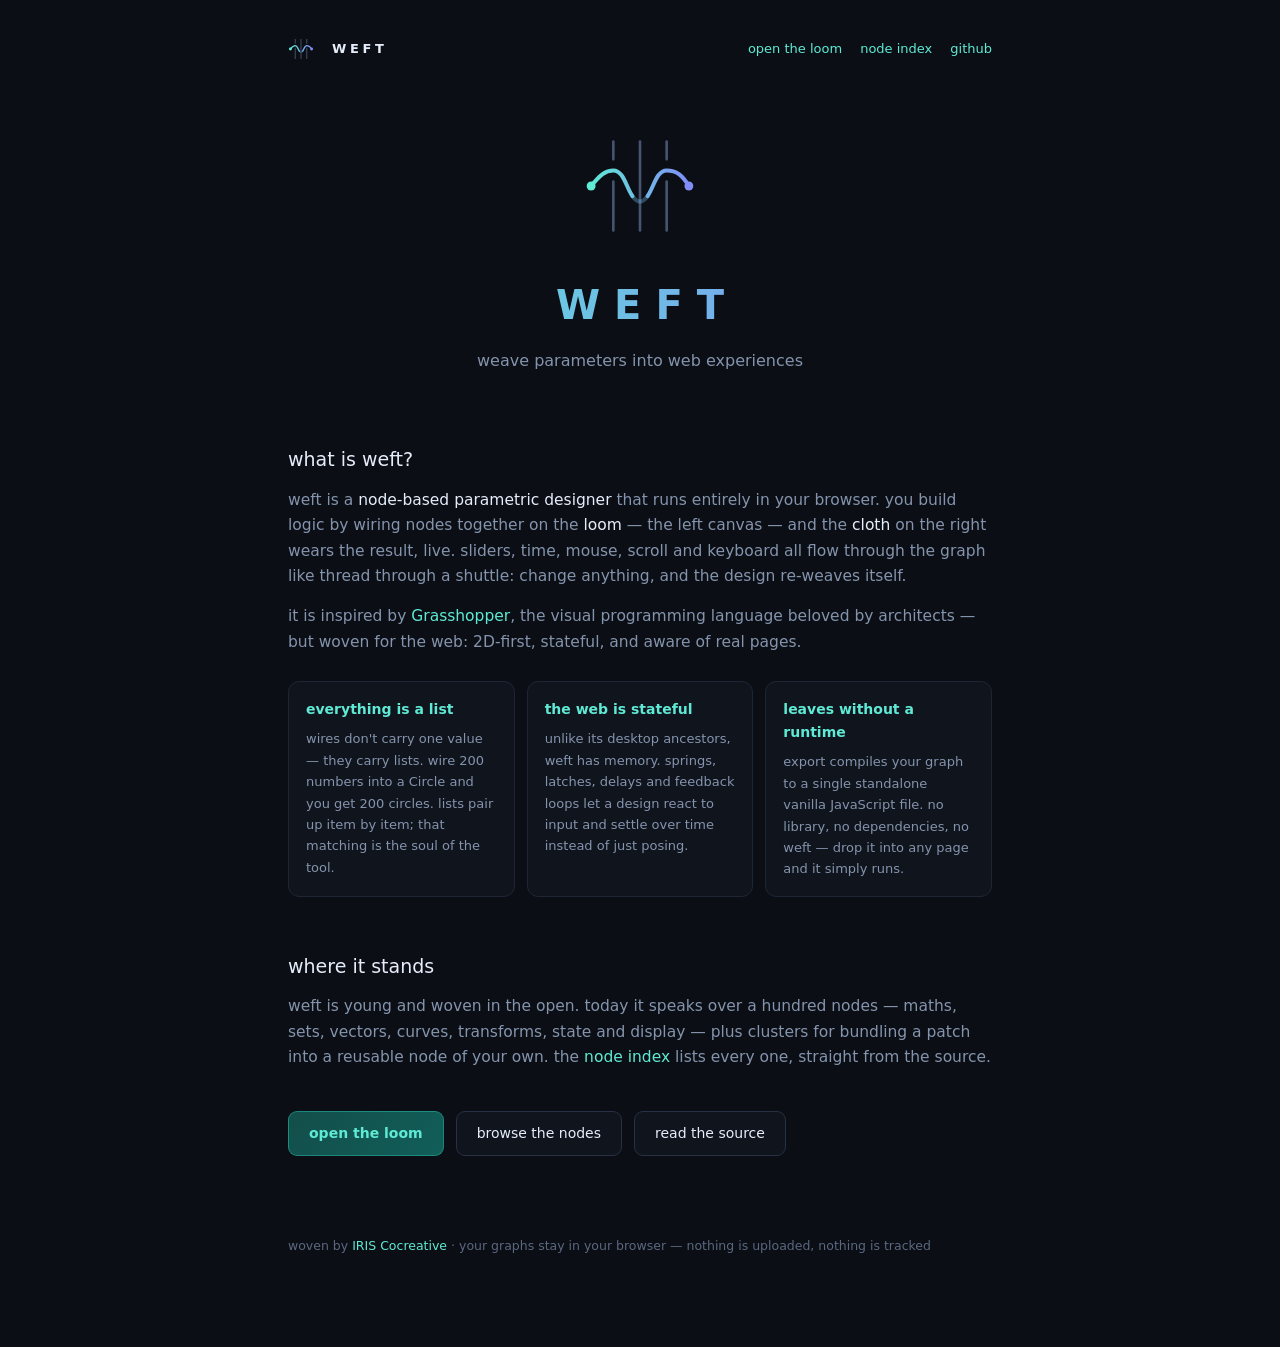
==== about.html @ caf21ca0 "brand mark, public pages, QoL batch - weftLogoSVG(): weft thread woven through three warps, faint un" ====
<!doctype html>
<html lang="en">
<meta charset="utf-8">
<meta name="viewport" content="width=device-width, initial-scale=1">
<link rel="icon" type="image/svg+xml" href="favicon.svg">
<title>weft — about</title>
<meta name="description" content="weft is a node-based parametric designer for the web. wire nodes on the loom, watch the cloth wear the result, export standalone vanilla JavaScript.">
<style>
  :root { --bg:#0b0e14; --panel:#10141d; --line:#1e2635; --line2:#273143; --ink:#e6edfa;
    --muted:#8494ad; --faint:#5b6880; --accent:#5eead4; --accent2:#818cf8; }
  * { box-sizing: border-box; }
  html { background: var(--bg); }
  body { margin:0; background:var(--bg); color:var(--ink);
    font:15.5px/1.65 "Segoe UI", system-ui, sans-serif; font-weight:300; -webkit-font-smoothing:antialiased; }
  a { color: var(--accent); text-decoration: none; }
  a:hover { text-decoration: underline; }
  .wrap { max-width:760px; margin:0 auto; padding:36px 28px 90px; }
  nav { display:flex; align-items:center; gap:18px; margin-bottom:64px; font-size:13px; color:var(--muted); }
  nav .mark { width:26px; height:26px; flex:none; }
  nav .mark svg { width:100%; height:100%; display:block; }
  nav b { font-weight:600; letter-spacing:0.28em; color:var(--ink); margin-right:auto; }

  header.hero { text-align:center; margin-bottom:70px; }
  .hero .mark { width:120px; height:120px; margin:0 auto 26px; }
  .hero .mark svg { width:100%; height:100%; display:block; }
  .hero h1 {
    margin:0 0 10px; font-size:40px; font-weight:800; letter-spacing:0.35em; text-indent:0.35em;
    background:linear-gradient(90deg, var(--accent), var(--accent2));
    -webkit-background-clip:text; background-clip:text; color:transparent;
  }
  .hero p { margin:0; color:var(--muted); font-size:16px; }

  /* the hero weft weaves itself in */
  .hero .weft-thread { stroke-dasharray: 30; stroke-dashoffset: 30; animation: weave 1.6s ease-out forwards; }
  .hero .weft-thread + .weft-thread { animation-delay: .55s; }
  .hero .weft-under { opacity:0; animation: under .5s ease-out .95s forwards; }
  .hero circle:last-of-type { opacity:0; animation: dot .4s ease-out 1.5s forwards; }
  @keyframes weave { to { stroke-dashoffset: 0; } }
  @keyframes under { to { opacity: .35; } }
  @keyframes dot { to { opacity: 1; } }
  @media (prefers-reduced-motion: reduce) {
    .hero .weft-thread { animation:none; stroke-dashoffset:0; }
    .hero .weft-under { animation:none; opacity:.35; }
    .hero circle:last-of-type { animation:none; opacity:1; }
  }

  h2 { font-size:19px; font-weight:400; margin:54px 0 12px; color:var(--ink); }
  p { color:var(--muted); margin:0 0 14px; }
  p b, p em { color:var(--ink); font-weight:500; font-style:normal; }

  .cards { display:grid; grid-template-columns:repeat(auto-fit, minmax(210px, 1fr)); gap:12px; margin:26px 0; }
  .card { background:var(--panel); border:1px solid var(--line); border-radius:11px; padding:16px 17px; }
  .card h3 { margin:0 0 7px; font-size:14px; font-weight:600; color:var(--accent); }
  .card p { font-size:13px; margin:0; }

  .cta { display:flex; gap:12px; flex-wrap:wrap; margin:40px 0 0; }
  .cta a {
    padding:10px 20px; border-radius:9px; border:1px solid var(--line2);
    background:var(--panel); color:var(--ink); font-size:14px;
  }
  .cta a:hover { border-color:#2dd4bf66; text-decoration:none; color:var(--accent); }
  .cta a.accent { background:linear-gradient(135deg, #134e4a, #115e59); border-color:#2dd4bf66; color:var(--accent); font-weight:600; }

  footer { margin-top:80px; font-size:12.5px; color:var(--faint); }
</style>
<div class="wrap">
  <nav>
    <span class="mark"><svg viewBox="0 0 27 27" fill="none" xmlns="http://www.w3.org/2000/svg"><defs><linearGradient id="gn" x1="2" y1="13.5" x2="25" y2="13.5" gradientUnits="userSpaceOnUse"><stop offset="0" stop-color="#5eead4"/><stop offset="1" stop-color="#818cf8"/></linearGradient></defs><path d="M7.5 3.5V7.5M7.5 12.5V23.5" stroke="#46536e" stroke-linecap="round"/><path d="M13.5 3.5V23.5" stroke="#46536e" stroke-linecap="round"/><path d="M19.5 3.5V7.5M19.5 12.5V23.5" stroke="#46536e" stroke-linecap="round"/><path d="M11.8 15.8C12.4 16.6 12.9 17 13.5 17C14.1 17 14.6 16.6 15.2 15.8" stroke="url(#gn)" stroke-width="1.4" stroke-linecap="round" opacity=".35"/><path d="M2.5 13.5C4.5 11 5.7 10 7.5 10C9.8 10 10.4 13.8 11.8 15.8" stroke="url(#gn)" stroke-width="1.4" stroke-linecap="round"/><path d="M15.2 15.8C16.6 13.8 17.2 10 19.5 10C21.7 10 23 11 24.5 13.5" stroke="url(#gn)" stroke-width="1.4" stroke-linecap="round"/><circle cx="2.5" cy="13.5" r="1.5" fill="#5eead4"/><circle cx="24.5" cy="13.5" r="1.5" fill="#818cf8"/></svg></span>
    <b>WEFT</b>
    <a href="index.html">open the loom</a>
    <a href="nodes.html">node index</a>
    <a href="https://github.com/Iris-Cocreative/weft">github</a>
  </nav>

  <header class="hero">
    <div class="mark"><svg viewBox="0 0 27 27" fill="none" xmlns="http://www.w3.org/2000/svg"><defs><linearGradient id="gh" x1="2" y1="13.5" x2="25" y2="13.5" gradientUnits="userSpaceOnUse"><stop offset="0" stop-color="#5eead4"/><stop offset="1" stop-color="#818cf8"/></linearGradient></defs><path d="M7.5 3.5V7.5M7.5 12.5V23.5" stroke="#46536e" stroke-width=".6" stroke-linecap="round"/><path d="M13.5 3.5V23.5" stroke="#46536e" stroke-width=".6" stroke-linecap="round"/><path d="M19.5 3.5V7.5M19.5 12.5V23.5" stroke="#46536e" stroke-width=".6" stroke-linecap="round"/><path class="weft-under" d="M11.8 15.8C12.4 16.6 12.9 17 13.5 17C14.1 17 14.6 16.6 15.2 15.8" stroke="url(#gh)" stroke-width=".9" stroke-linecap="round"/><path class="weft-thread" d="M2.5 13.5C4.5 11 5.7 10 7.5 10C9.8 10 10.4 13.8 11.8 15.8" stroke="url(#gh)" stroke-width=".9" stroke-linecap="round"/><path class="weft-thread" d="M15.2 15.8C16.6 13.8 17.2 10 19.5 10C21.7 10 23 11 24.5 13.5" stroke="url(#gh)" stroke-width=".9" stroke-linecap="round"/><circle cx="2.5" cy="13.5" r="1" fill="#5eead4"/><circle cx="24.5" cy="13.5" r="1" fill="#818cf8"/></svg></div>
    <h1>WEFT</h1>
    <p>weave parameters into web experiences</p>
  </header>

  <h2>what is weft?</h2>
  <p>weft is a <b>node-based parametric designer</b> that runs entirely in your browser.
  you build logic by wiring nodes together on the <b>loom</b> — the left canvas — and the
  <b>cloth</b> on the right wears the result, live. sliders, time, mouse, scroll and
  keyboard all flow through the graph like thread through a shuttle: change anything,
  and the design re-weaves itself.</p>
  <p>it is inspired by <a href="https://www.grasshopper3d.com/">Grasshopper</a>, the visual
  programming language beloved by architects — but woven for the web: 2D-first, stateful,
  and aware of real pages.</p>

  <div class="cards">
    <div class="card">
      <h3>everything is a list</h3>
      <p>wires don't carry one value — they carry lists. wire 200 numbers into a Circle and
      you get 200 circles. lists pair up item by item; that matching is the soul of the tool.</p>
    </div>
    <div class="card">
      <h3>the web is stateful</h3>
      <p>unlike its desktop ancestors, weft has memory. springs, latches, delays and feedback
      loops let a design react to input and settle over time instead of just posing.</p>
    </div>
    <div class="card">
      <h3>leaves without a runtime</h3>
      <p>export compiles your graph to a single standalone vanilla JavaScript file. no library,
      no dependencies, no weft — drop it into any page and it simply runs.</p>
    </div>
  </div>

  <h2>where it stands</h2>
  <p>weft is young and woven in the open. today it speaks over a hundred nodes —
  maths, sets, vectors, curves, transforms, state and display — plus clusters for
  bundling a patch into a reusable node of your own. the
  <a href="nodes.html">node index</a> lists every one, straight from the source.</p>

  <div class="cta">
    <a class="accent" href="index.html">open the loom</a>
    <a href="nodes.html">browse the nodes</a>
    <a href="https://github.com/Iris-Cocreative/weft">read the source</a>
  </div>

  <footer>woven by <a href="https://www.iriscocreative.com">IRIS Cocreative</a> ·
  your graphs stay in your browser — nothing is uploaded, nothing is tracked</footer>
</div>
</html>
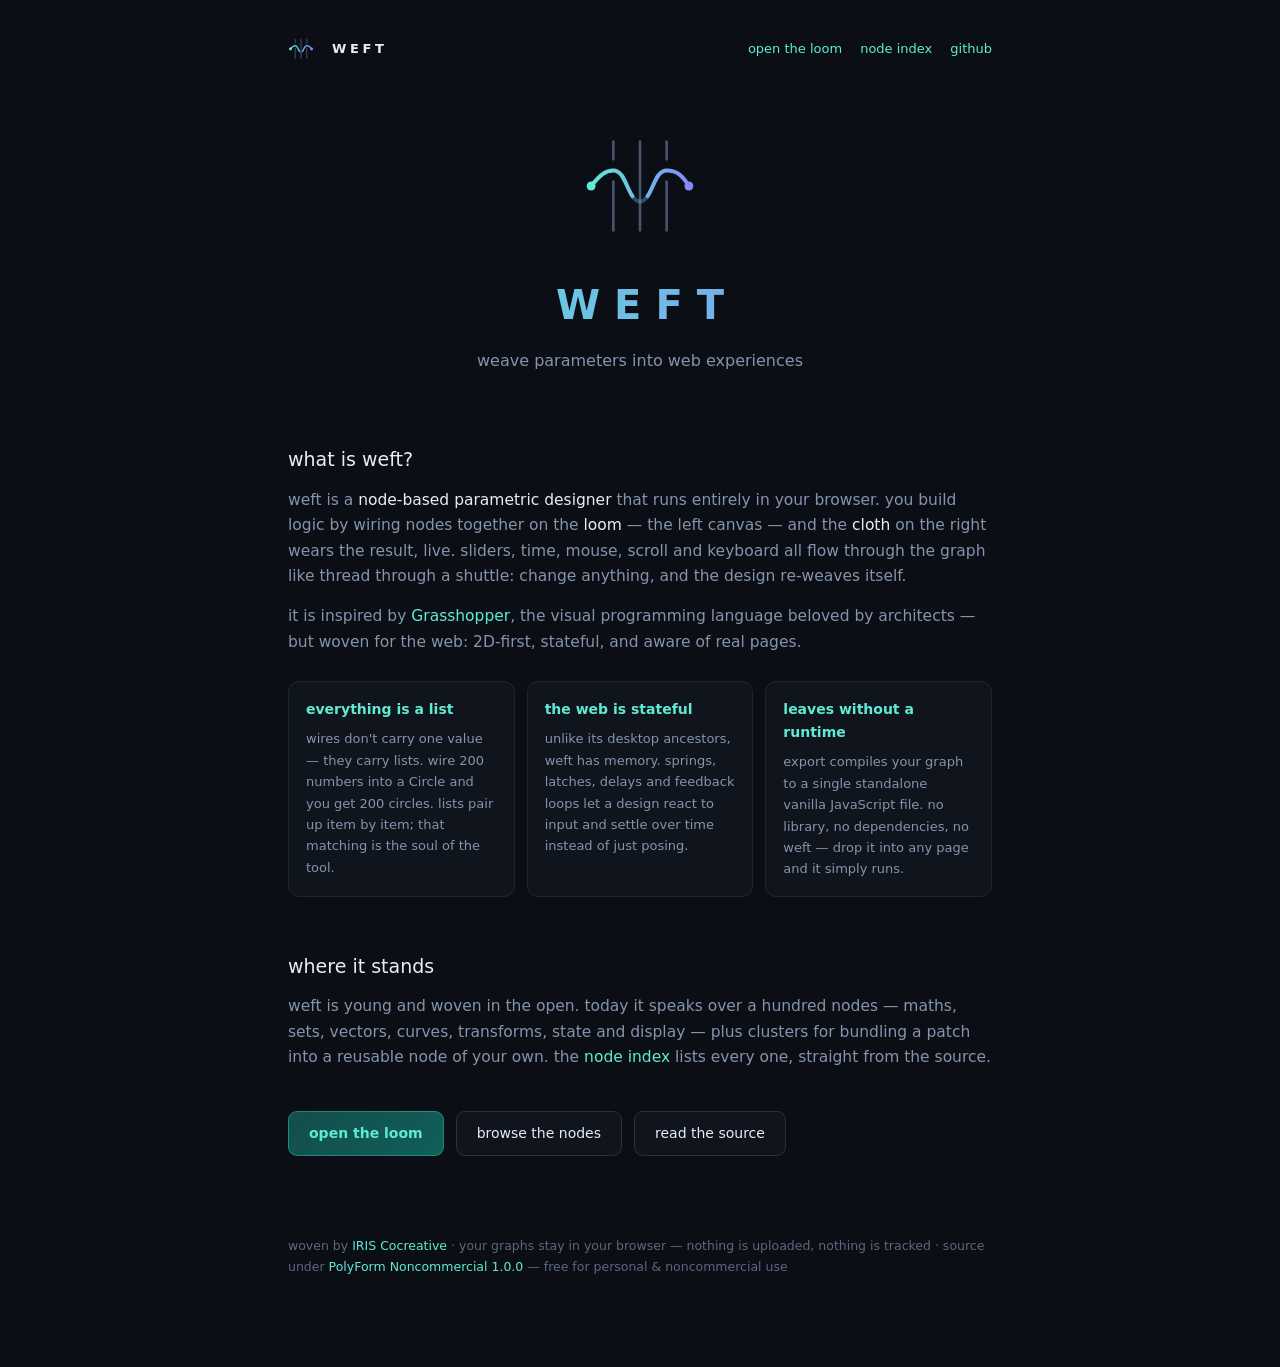
==== commit f6e29ca0: "merged view (loom on the cloth) + PolyForm Noncommercial license - Viewport.merged: single-canvas mo" ====
--- a/about.html
+++ b/about.html
@@ -119,6 +119,8 @@
   </div>
 
   <footer>woven by <a href="https://www.iriscocreative.com">IRIS Cocreative</a> ·
-  your graphs stay in your browser — nothing is uploaded, nothing is tracked</footer>
+  your graphs stay in your browser — nothing is uploaded, nothing is tracked ·
+  source under <a href="https://github.com/Iris-Cocreative/weft/blob/main/LICENSE.md">PolyForm Noncommercial 1.0.0</a> —
+  free for personal &amp; noncommercial use</footer>
 </div>
 </html>
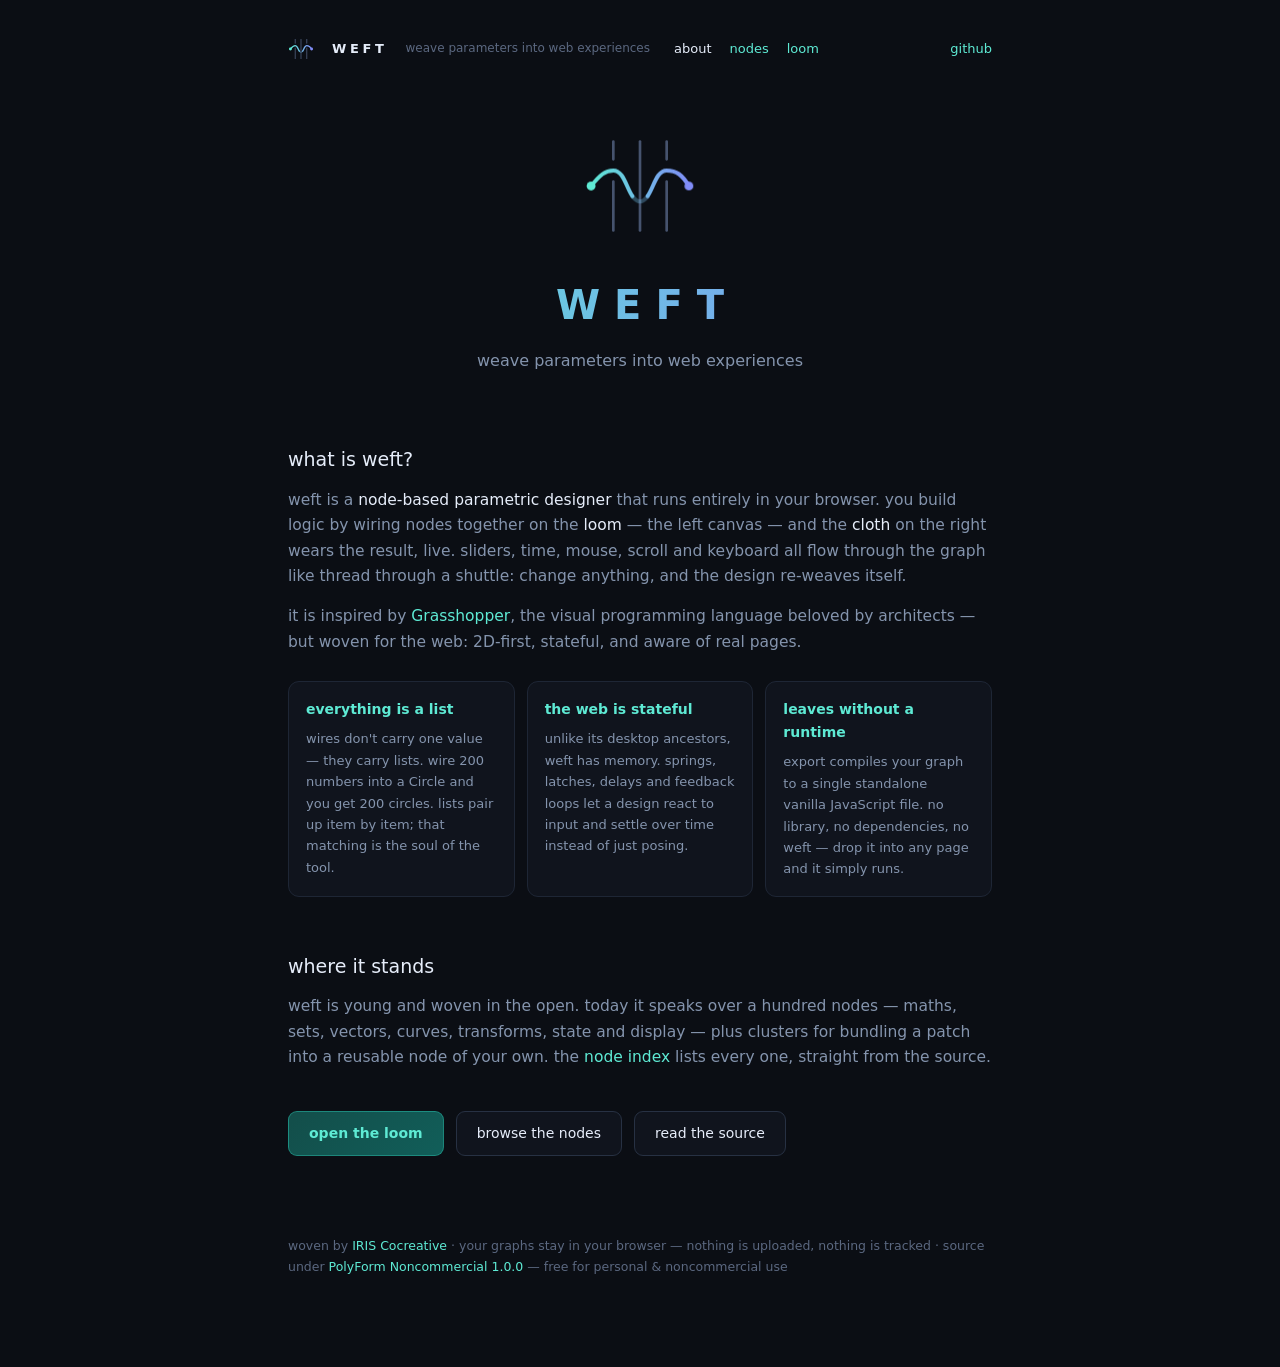
==== commit 4dd02b45: "workbench batch — collapse, relay, wire semantics, slider types, new params James's 14-item spec: co" ====
--- a/about.html
+++ b/about.html
@@ -18,7 +18,11 @@
   nav { display:flex; align-items:center; gap:18px; margin-bottom:64px; font-size:13px; color:var(--muted); }
   nav .mark { width:26px; height:26px; flex:none; }
   nav .mark svg { width:100%; height:100%; display:block; }
-  nav b { font-weight:600; letter-spacing:0.28em; color:var(--ink); margin-right:auto; }
+  nav b { font-weight:600; letter-spacing:0.28em; color:var(--ink); }
+  nav .tagline { color:var(--faint); font-size:12px; margin-right:6px; }
+  nav a.here { color:var(--ink); }
+  nav a:last-child { margin-left:auto; }
+  @media (max-width:640px) { nav .tagline { display:none; } }
 
   header.hero { text-align:center; margin-bottom:70px; }
   .hero .mark { width:120px; height:120px; margin:0 auto 26px; }
@@ -67,8 +71,10 @@
   <nav>
     <span class="mark"><svg viewBox="0 0 27 27" fill="none" xmlns="http://www.w3.org/2000/svg"><defs><linearGradient id="gn" x1="2" y1="13.5" x2="25" y2="13.5" gradientUnits="userSpaceOnUse"><stop offset="0" stop-color="#5eead4"/><stop offset="1" stop-color="#818cf8"/></linearGradient></defs><path d="M7.5 3.5V7.5M7.5 12.5V23.5" stroke="#46536e" stroke-linecap="round"/><path d="M13.5 3.5V23.5" stroke="#46536e" stroke-linecap="round"/><path d="M19.5 3.5V7.5M19.5 12.5V23.5" stroke="#46536e" stroke-linecap="round"/><path d="M11.8 15.8C12.4 16.6 12.9 17 13.5 17C14.1 17 14.6 16.6 15.2 15.8" stroke="url(#gn)" stroke-width="1.4" stroke-linecap="round" opacity=".35"/><path d="M2.5 13.5C4.5 11 5.7 10 7.5 10C9.8 10 10.4 13.8 11.8 15.8" stroke="url(#gn)" stroke-width="1.4" stroke-linecap="round"/><path d="M15.2 15.8C16.6 13.8 17.2 10 19.5 10C21.7 10 23 11 24.5 13.5" stroke="url(#gn)" stroke-width="1.4" stroke-linecap="round"/><circle cx="2.5" cy="13.5" r="1.5" fill="#5eead4"/><circle cx="24.5" cy="13.5" r="1.5" fill="#818cf8"/></svg></span>
     <b>WEFT</b>
-    <a href="index.html">open the loom</a>
-    <a href="nodes.html">node index</a>
+    <span class="tagline">weave parameters into web experiences</span>
+    <a class="here" href="about.html">about</a>
+    <a href="nodes.html">nodes</a>
+    <a href="index.html">loom</a>
     <a href="https://github.com/Iris-Cocreative/weft">github</a>
   </nav>
 
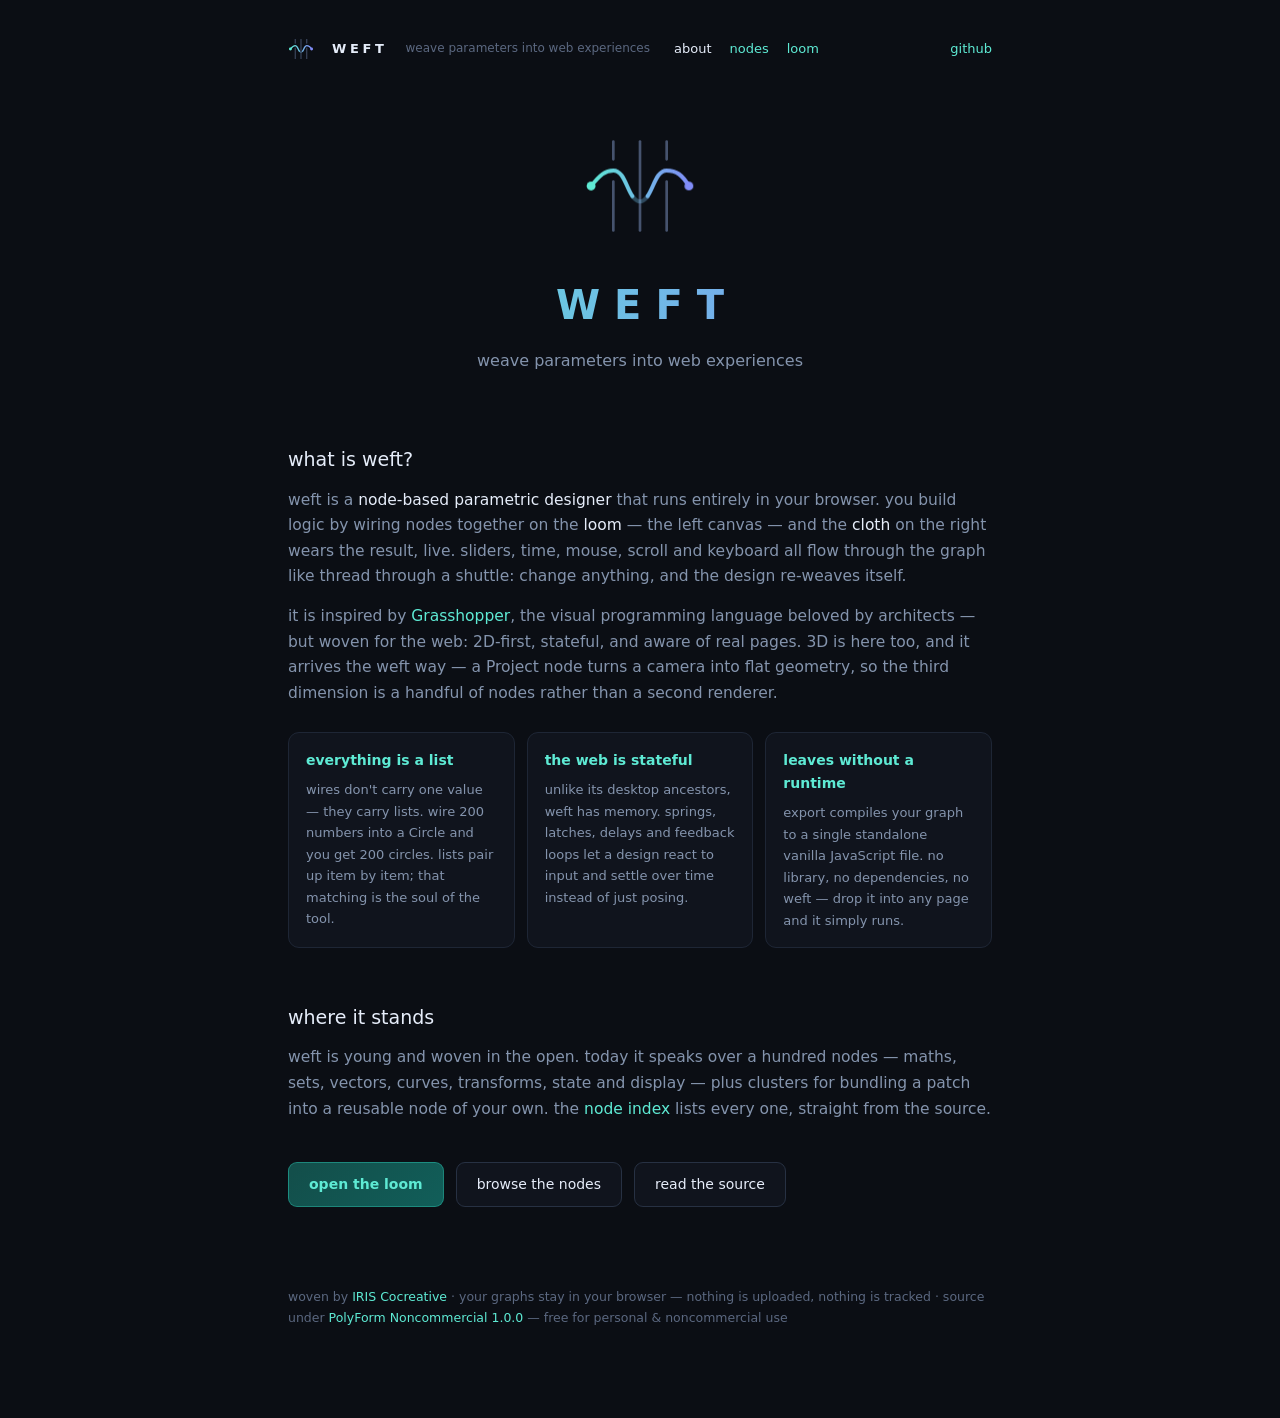
==== commit 1d5e58f9: "v0.12 — native 3D: projection as an ordinary node The roadmap staged 3D as 2.5D → renderer abstracti" ====
--- a/about.html
+++ b/about.html
@@ -92,7 +92,9 @@
   and the design re-weaves itself.</p>
   <p>it is inspired by <a href="https://www.grasshopper3d.com/">Grasshopper</a>, the visual
   programming language beloved by architects — but woven for the web: 2D-first, stateful,
-  and aware of real pages.</p>
+  and aware of real pages. 3D is here too, and it arrives the weft way — a Project node
+  turns a camera into flat geometry, so the third dimension is a handful of nodes rather
+  than a second renderer.</p>
 
   <div class="cards">
     <div class="card">
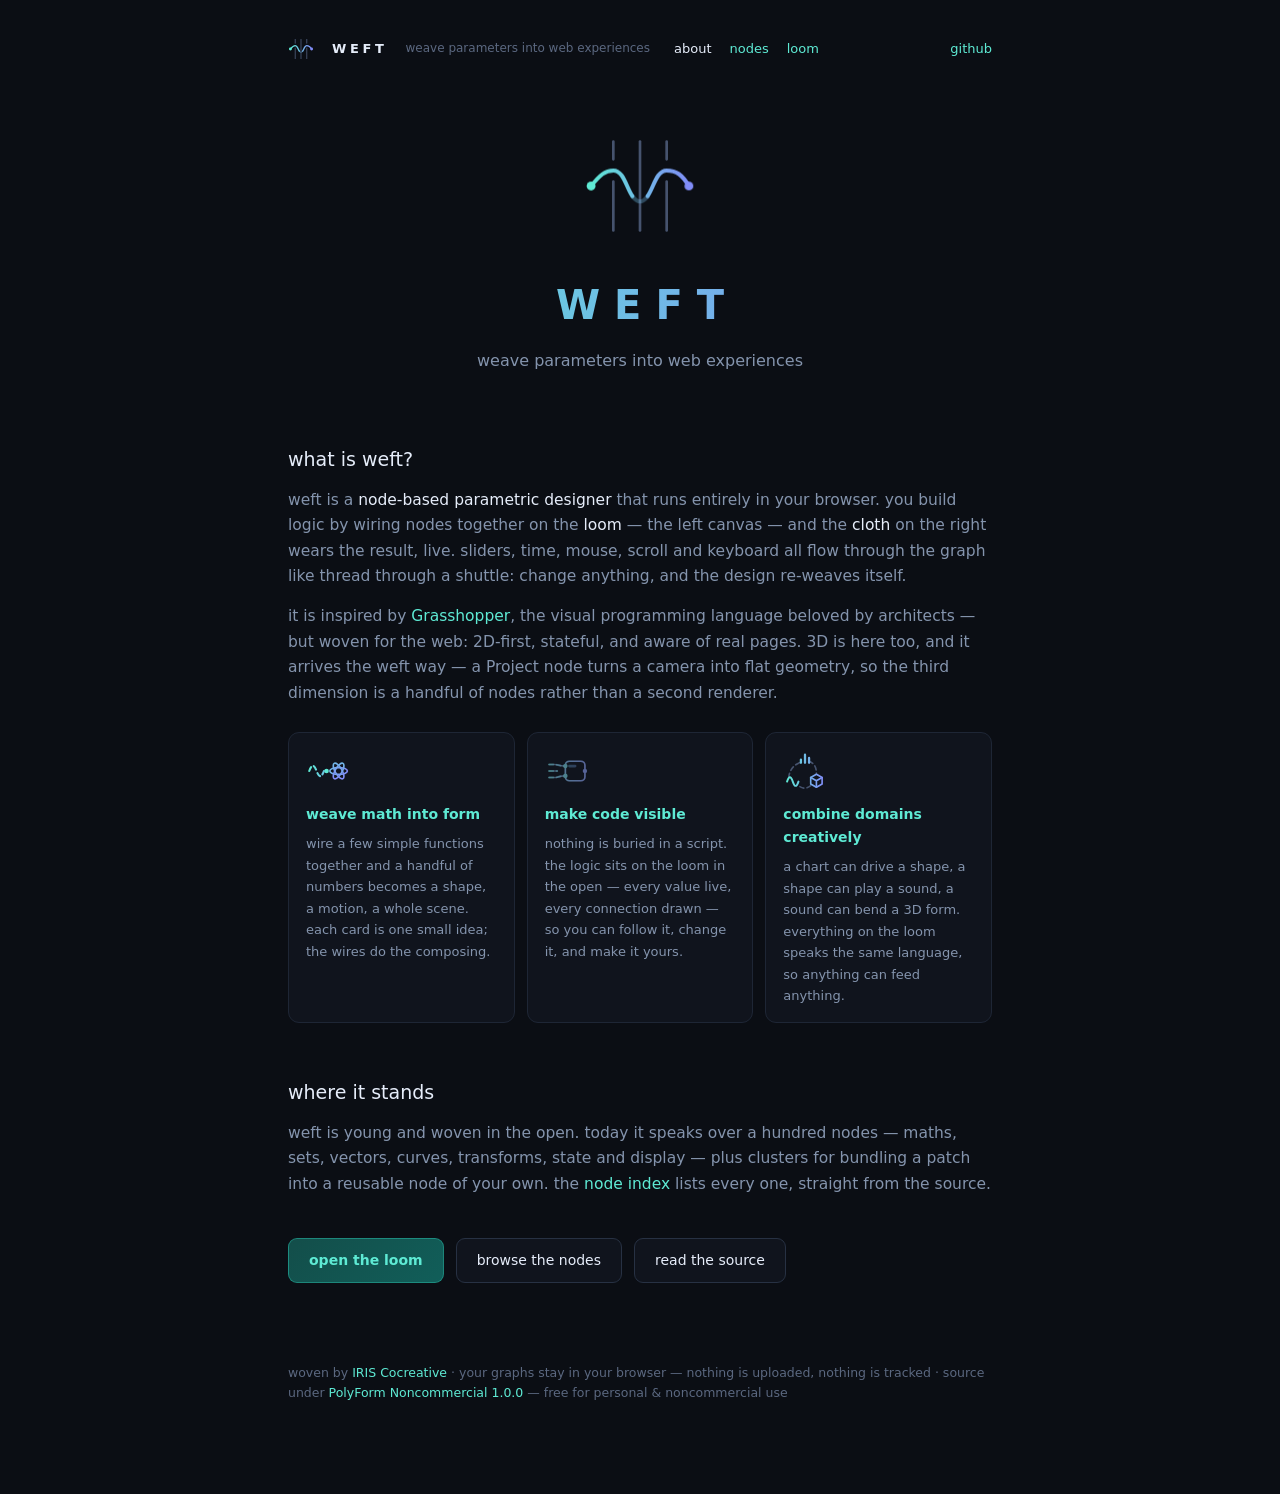
==== commit 38739f61: "v0.19.0: the mobile pass, three new welcome cards, Eye.json as the first-visit graph Under 760px the" ====
--- a/about.html
+++ b/about.html
@@ -56,6 +56,23 @@
   .card { background:var(--panel); border:1px solid var(--line); border-radius:11px; padding:16px 17px; }
   .card h3 { margin:0 0 7px; font-size:14px; font-weight:600; color:var(--accent); }
   .card p { font-size:13px; margin:0; }
+  /* the three living glyphs — same classes as the welcome modal (style.css) */
+  .wl-ico { display:block; width:44px; height:44px; margin:0 0 10px; }
+  .wl-ico svg { width:100%; height:100%; display:block; overflow:visible; }
+  .wl-flow { stroke-dasharray:2.6 2; animation:wl-flow 1.4s linear infinite; }
+  @keyframes wl-flow { to { stroke-dashoffset:-9.2; } }
+  .wl-spin, .wl-bloom, .wl-tri, .wl-dom { transform-box:fill-box; transform-origin:center; }
+  .wl-spin { animation:wl-spin 18s linear infinite; }
+  @keyframes wl-spin { to { transform:rotate(360deg); } }
+  .wl-bloom { transition:transform .6s cubic-bezier(.2,.8,.2,1); }
+  .card:hover .wl-bloom, .card.on .wl-bloom { transform:scale(1.18); }
+  .wl-lit { opacity:.3; transition:opacity .45s; animation:wl-breathe 3.2s ease-in-out infinite alternate; }
+  @keyframes wl-breathe { from { opacity:.15; } to { opacity:.55; } }
+  .card:hover .wl-lit, .card.on .wl-lit { opacity:1; animation:none; }
+  .wl-tri, .wl-dom { transition:transform .9s cubic-bezier(.2,.8,.2,1); }
+  .card:hover .wl-tri, .card.on .wl-tri { transform:rotate(120deg); }
+  .card:hover .wl-dom, .card.on .wl-dom { transform:rotate(-120deg); }
+  @media (prefers-reduced-motion: reduce) { .wl-flow, .wl-spin, .wl-lit { animation:none; } }
 
   .cta { display:flex; gap:12px; flex-wrap:wrap; margin:40px 0 0; }
   .cta a {
@@ -97,20 +114,20 @@
   than a second renderer.</p>
 
   <div class="cards">
-    <div class="card">
-      <h3>everything is a list</h3>
-      <p>wires don't carry one value — they carry lists. wire 200 numbers into a Circle and
-      you get 200 circles. lists pair up item by item; that matching is the soul of the tool.</p>
+    <div class="card" data-ico="form">
+      <h3>weave math into form</h3>
+      <p>wire a few simple functions together and a handful of numbers becomes a shape, a motion,
+      a whole scene. each card is one small idea; the wires do the composing.</p>
     </div>
-    <div class="card">
-      <h3>the web is stateful</h3>
-      <p>unlike its desktop ancestors, weft has memory. springs, latches, delays and feedback
-      loops let a design react to input and settle over time instead of just posing.</p>
+    <div class="card" data-ico="visible">
+      <h3>make code visible</h3>
+      <p>nothing is buried in a script. the logic sits on the loom in the open — every value live,
+      every connection drawn — so you can follow it, change it, and make it yours.</p>
     </div>
-    <div class="card">
-      <h3>leaves without a runtime</h3>
-      <p>export compiles your graph to a single standalone vanilla JavaScript file. no library,
-      no dependencies, no weft — drop it into any page and it simply runs.</p>
+    <div class="card" data-ico="domains">
+      <h3>combine domains creatively</h3>
+      <p>a chart can drive a shape, a shape can play a sound, a sound can bend a 3D form.
+      everything on the loom speaks the same language, so anything can feed anything.</p>
     </div>
   </div>
 
@@ -131,4 +148,12 @@
   source under <a href="https://github.com/Iris-Cocreative/weft/blob/main/LICENSE.md">PolyForm Noncommercial 1.0.0</a> —
   free for personal &amp; noncommercial use</footer>
 </div>
+<script src="js/icons.js"></script>
+<script>
+  // the cards' glyphs come from the same source as the welcome modal's
+  for (const c of document.querySelectorAll('.card[data-ico]')) {
+    c.insertAdjacentHTML('afterbegin', '<span class="wl-ico">' + weftWelcomeSVG(c.dataset.ico, 'ab') + '</span>');
+    c.addEventListener('click', () => c.classList.toggle('on'));
+  }
+</script>
 </html>
